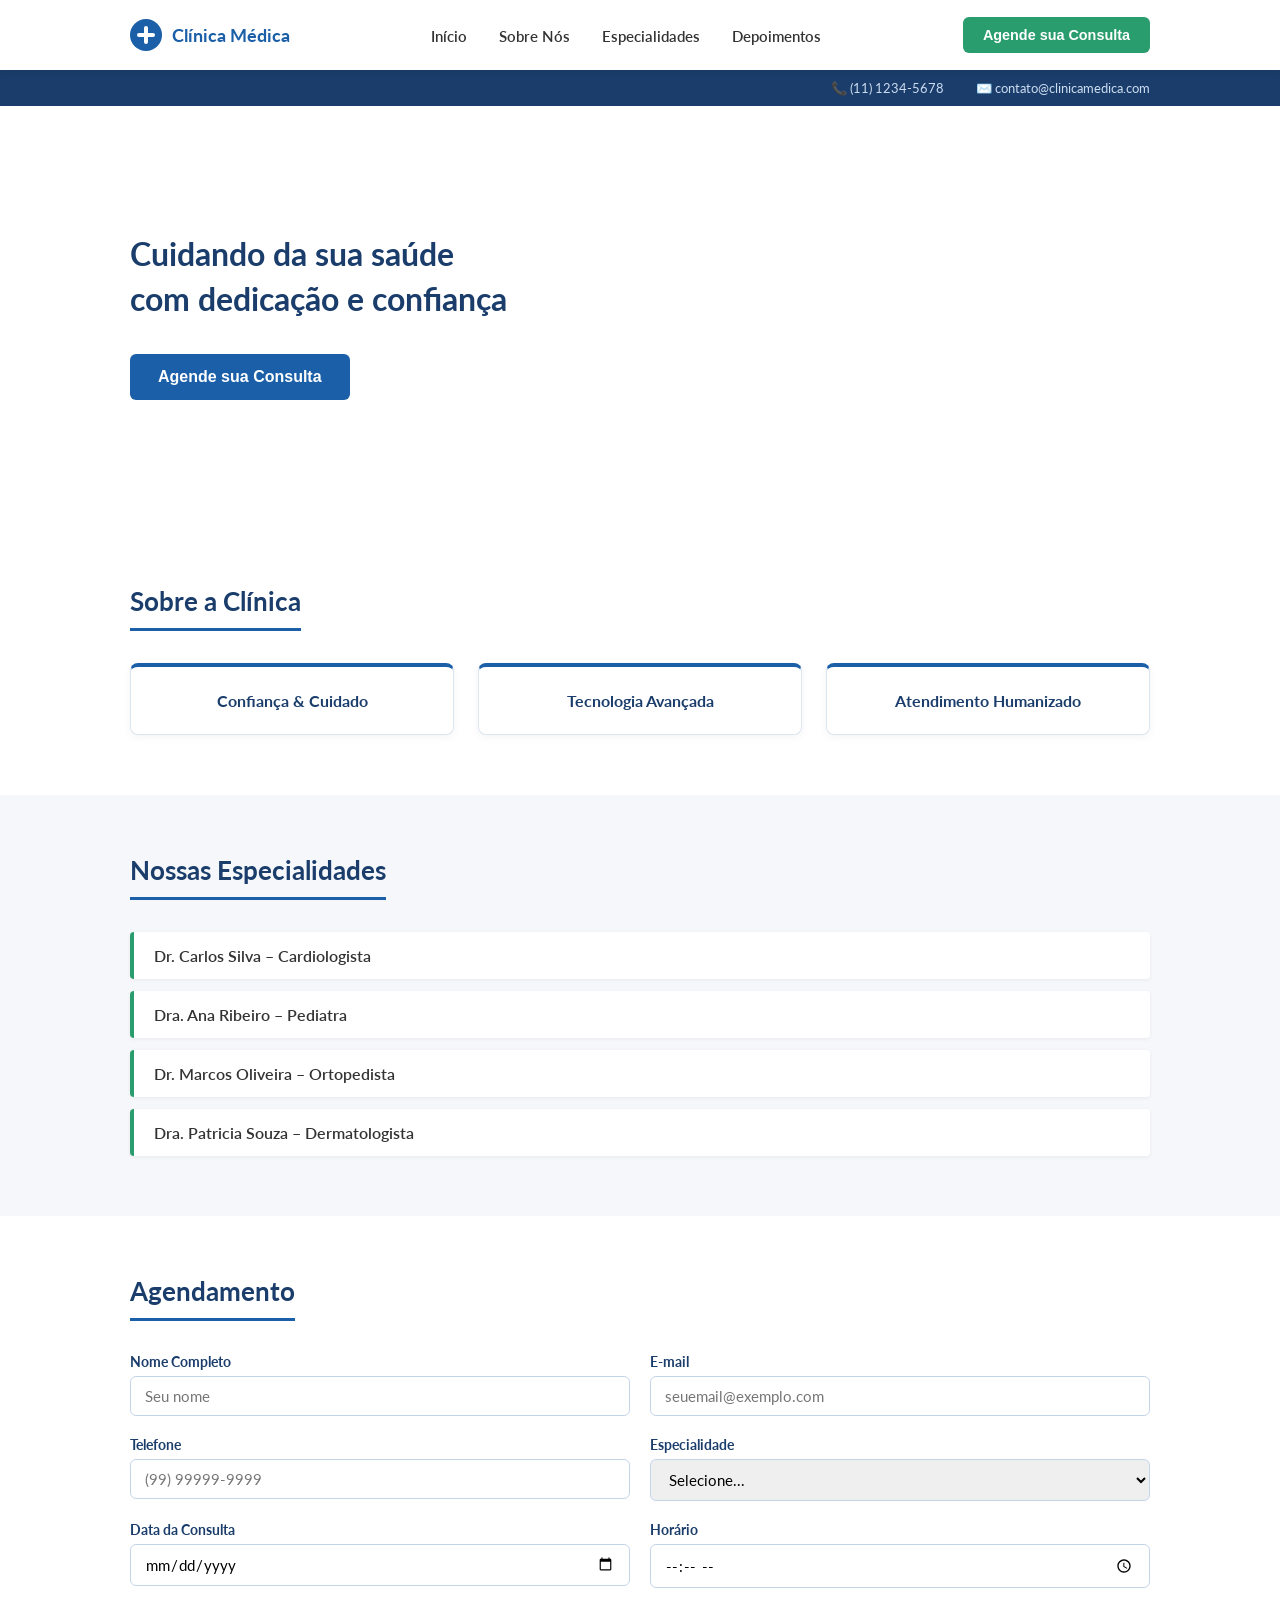
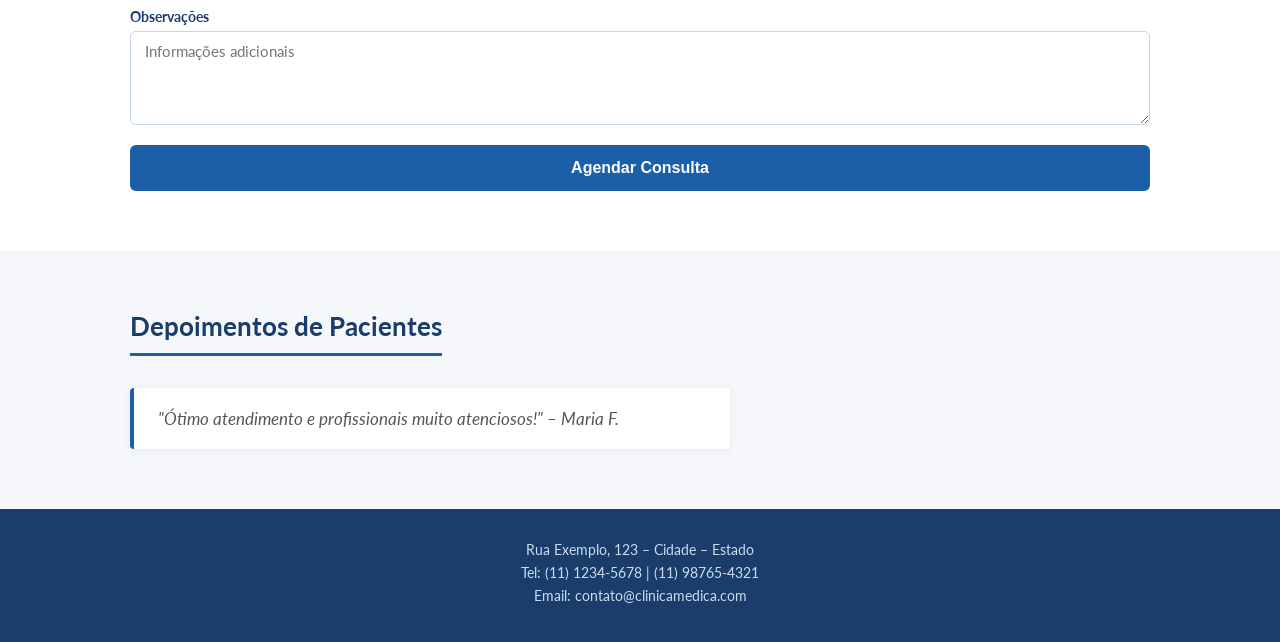
==== index.html @ 285e2c7c "login1" ====
<!DOCTYPE html>
<html lang="pt-BR">
<head>
  <meta charset="UTF-8" />
  <meta name="viewport" content="width=device-width, initial-scale=1.0"/>
  <title>Clínica Médica</title>
  <link href="https://fonts.googleapis.com/css2?family=Lato:wght@400;700&display=swap" rel="stylesheet"/>
  <link rel="stylesheet" href="style.css"/>
</head>
<body>

  <!-- ════════ TOPBAR — faixa azul escura no topo ════════ -->
  <div class="topbar">
    <div class="topbar__container">
      <span>📞 (11) 1234-5678</span>
      <span>✉️ contato@clinicamedica.com</span>
    </div>
  </div>

  <!-- ════════ NAVBAR ════════ -->
  <nav class="navbar">
    <div class="navbar__container">

      <!-- Logo SVG inline — não depende de arquivo externo -->
      <a href="index.html" class="navbar__logo">
        <svg width="32" height="32" viewBox="0 0 32 32" fill="none">
          <circle cx="16" cy="16" r="16" fill="#1a5fa8"/>
          <rect x="14" y="7" width="4" height="18" rx="2" fill="white"/>
          <rect x="7" y="14" width="18" height="4" rx="2" fill="white"/>
        </svg>
        Clínica Médica
      </a>

      <ul class="navbar__links">
        <li><a href="index.html">Início</a></li>
        <li><a href="#sobre">Sobre Nós</a></li>
        <li><a href="#especialidades">Especialidades</a></li>
        <li><a href="#depoimentos">Depoimentos</a></li>
      </ul>

      <a href="/login/login.html" target="Agendamento">
        <button id="navbar__cta">Agende sua Consulta</button>
      </a>


      


      

      <!-- Botão hamburguer — só aparece no mobile -->
      <button class="navbar__hamburguer" id="hamburguer" aria-label="Abrir menu">
        <span></span>
        <span></span>
        <span></span>
      </button>

    </div>
  </nav>

  <!-- ════════ HERO / BANNER ════════ -->
  <section class="hero">
    <div class="hero__container">

      <div class="hero__texto">
        <h1>Cuidando da sua saúde<br>com dedicação e confiança</h1>
        <a href="#agendamento">
          <button class="hero__cta">Agende sua Consulta</button>
        </a>
      </div>

    </div>
  </section>



  

  <!-- ════════ SOBRE A CLÍNICA ════════ -->
  <section id="sobre" class="secao">
    <div class="secao__container">
      <h2>Sobre a Clínica</h2>
      <div class="cards">
        <div class="card">Confiança &amp; Cuidado</div>
        <div class="card">Tecnologia Avançada</div>
        <div class="card">Atendimento Humanizado</div>
      </div>
    </div>
  </section>

  <!-- ════════ ESPECIALIDADES ════════ -->
  <section id="especialidades" class="secao secao--cinza">
    <div class="secao__container">
      <h2>Nossas Especialidades</h2>
      <div class="medicos">
        <div class="medico">Dr. Carlos Silva – Cardiologista</div>
        <div class="medico">Dra. Ana Ribeiro – Pediatra</div>
        <div class="medico">Dr. Marcos Oliveira – Ortopedista</div>
        <div class="medico">Dra. Patricia Souza – Dermatologista</div>
      </div>
    </div>
  </section>

  <!-- ════════ AGENDAMENTO ════════ -->
  <section id="agendamento" class="secao">
    <div class="secao__container">
      <h2>Agendamento</h2>
      <form id="form-agendamento" action="/agendar" method="post" class="formulario">

        <div class="formulario__grupo">
          <label for="nome">Nome Completo</label>
          <input type="text" id="nome" name="nome" placeholder="Seu nome" required>
        </div>

        <div class="formulario__grupo">
          <label for="email">E-mail</label>
          <input type="email" id="email" name="email" placeholder="seuemail@exemplo.com" required>
        </div>

        <div class="formulario__grupo">
          <label for="telefone">Telefone</label>
          <input type="tel" id="telefone" name="telefone" placeholder="(99) 99999-9999" required>
        </div>

        <div class="formulario__grupo">
          <label for="especialidade">Especialidade</label>
          <select id="especialidade" name="especialidade" required>
            <option value="">Selecione...</option>
            <option value="clinico">Clínico Geral</option>
            <option value="cardiologia">Cardiologia</option>
            <option value="dermatologia">Dermatologia</option>
            <option value="ginecologia">Ginecologia</option>
          </select>
        </div>

        <div class="formulario__grupo">
          <label for="data">Data da Consulta</label>
          <input type="date" id="data" name="data" required>
        </div>

        <div class="formulario__grupo">
          <label for="hora">Horário</label>
          <input type="time" id="hora" name="hora" required>
        </div>

        <div class="formulario__grupo formulario__grupo--largo">
          <label for="observacoes">Observações</label>
          <textarea id="observacoes" name="observacoes" rows="4" placeholder="Informações adicionais"></textarea>
        </div>

        <div class="formulario__grupo formulario__grupo--largo">
          <button type="submit" class="formulario__btn">Agendar Consulta</button>
        </div>

      </form>
    </div>
  </section>

  <!-- ════════ DEPOIMENTOS ════════ -->
  <section id="depoimentos" class="secao secao--cinza">
    <div class="secao__container">
      <h2>Depoimentos de Pacientes</h2>
      <blockquote class="depoimento">
        "Ótimo atendimento e profissionais muito atenciosos!" – Maria F.
      </blockquote>
    </div>
  </section>

  <!-- ════════ RODAPÉ ════════ -->
  <footer class="rodape">
    <div class="secao__container">
      <p>Rua Exemplo, 123 – Cidade – Estado</p>
      <p>Tel: (11) 1234-5678 | (11) 98765-4321</p>
      <p>Email: contato@clinicamedica.com</p>
    </div>
  </footer>


  <!-- Importa o JS -->
  <script src="script.js"></script>
</body>
</html>
---- style.css ----
/* ══════════════════════════════════════
   TOPBAR — faixa azul escura no topo
══════════════════════════════════════ */
.topbar {
  background: #1a3d6b;      /* azul escuro */
  height: 36px;
}

.topbar__container {
  max-width: 1100px;
  margin: 0 auto;
  padding: 0 40px;
  height: 100%;
  display: flex;
  align-items: center;
  justify-content: flex-end; /* informações alinhadas à direita */
  gap: 32px;
}

.topbar__container span {
  color: #ccdcf0;
  font-size: 0.82rem;
}

/* ══════════════════════════════════════
   RESET
══════════════════════════════════════ */
*, *::before, *::after {
  box-sizing: border-box;
  margin: 0;
  padding: 0;
}

body {
  font-family: 'Lato', sans-serif;
  color: #333;
  background: #ffffff;
  padding-top: 70px;
}

/* ══════════════════════════════════════
   UTILITÁRIO — container centralizado
══════════════════════════════════════ */
.secao__container {
  max-width: 1100px;
  margin: 0 auto;
  padding: 0 40px;
}

/* ══════════════════════════════════════
   NAVBAR
══════════════════════════════════════ */
.navbar {
  position: fixed;
  top: 0;
  left: 0;
  width: 100%;
  background: #ffffff;
  box-shadow: 0 2px 8px rgba(0,0,0,0.08);
  height: 70px;
  z-index: 1000;
  transition: all 0.3s ease;
}

.navbar--scrolled {
  box-shadow: 0 4px 12px rgba(250, 3, 3, 0.15);
  background-color: #9bcbf0;
  transition: all 0.3s ease;
}

.navbar__container {
  max-width: 1100px;
  margin: 0 auto;
  padding: 0 40px;
  height: 100%;
  display: flex;
  align-items: center;
  justify-content: space-between;
}

/* Logo: ícone SVG + texto lado a lado */
.navbar__logo {
  display: flex;
  align-items: center;
  gap: 10px;
  text-decoration: none;
  color: #1a5fa8;
  font-size: 1.15rem;
  font-weight: 700;
  white-space: nowrap;
}

.navbar__links {
  display: flex;
  align-items: center;
  gap: 32px;
  list-style: none;
}

.navbar__links a {
  text-decoration: none;
  color: #333;
  font-size: 0.95rem;
  font-weight: 600;
  transition: color 0.2s;
}

.navbar__links a:hover { color: #1a5fa8; }

#navbar__cta {
  background: #2a9d6e;
  color: #fff;
  border: none;
  padding: 10px 20px;
  border-radius: 6px;
  font-size: 0.9rem;
  font-weight: 700;
  cursor: pointer;
  white-space: nowrap;
  transition: background 0.2s, transform 0.1s;
  cursor: pointer;
}

.navbar__cta:hover {
  background: #238860;
  transform: translateY(-1px);
}



/* ══════════════════════════════════════
   HERO — banner principal
══════════════════════════════════════ */
.hero {
  /* A imagem do banner já tem fundo + foto tudo junto */
  background-image: url('Imagens/image001.png');
  background-size: cover;        /* cobre toda a área */
  background-position: center;   /* centraliza a imagem */
  background-repeat: no-repeat;
  min-height: 420px;
}

.hero__container {
  max-width: 1100px;
  margin: 0 auto;
  padding: 0 40px;
  min-height: 420px;
  display: flex;
  align-items: center;
  justify-content: flex-start;   /* texto alinhado à esquerda */
}

/* Texto à esquerda sobre o banner */
.hero__texto {
  max-width: 420px;
  display: flex;
  flex-direction: column;
  justify-content: center;
}

.hero__texto h1 {
  font-size: 2rem;
  color: #1a3d6b;
  line-height: 1.4;
  margin-bottom: 32px;
}

.hero__cta {
  background: #1a5fa8;
  color: #fff;
  border: none;
  padding: 14px 28px;
  border-radius: 6px;
  font-size: 1rem;
  font-weight: 700;
  cursor: pointer;
  transition: background 0.2s, transform 0.1s;
}

.hero__cta:hover {
  background: #154d8c;
  transform: translateY(-1px);
}

/* Imagem à direita — colada na base e na borda */
.hero__imagem {
  flex: 1;
  display: flex;
  align-items: flex-end;    /* cola foto na base */
  justify-content: flex-end;
  /* Estica até a borda direita da tela usando vw */
  width: calc(50vw);
  margin-right: calc(-50vw + 50%);
  overflow: hidden;
}

.hero__imagem img {
  width: 100%;
  height: 100%;
  object-fit: cover;
  object-position: top center;
  display: block;
}

/* ══════════════════════════════════════
   SEÇÕES GENÉRICAS
══════════════════════════════════════ */
.secao {
  padding: 60px 0;
}

.secao--cinza {
  background: #f5f7fa;
}

.secao h2 {
  font-size: 1.6rem;
  color: #1a3d6b;
  margin-bottom: 32px;
  padding-bottom: 12px;
  border-bottom: 3px solid #1a5fa8;
  display: inline-block;
}

/* ══════════════════════════════════════
   CARDS — Sobre a Clínica
══════════════════════════════════════ */
.cards {
  display: flex;
  gap: 24px;
  flex-wrap: wrap;
}

.card {
  flex: 1;
  min-width: 200px;
  background: #ffffff;
  border: 1px solid #dce6f0;
  border-top: 4px solid #1a5fa8;
  border-radius: 8px;
  padding: 24px 20px;
  font-weight: 700;
  color: #1a3d6b;
  text-align: center;
  box-shadow: 0 2px 8px rgba(0,0,0,0.05);
}

/* ══════════════════════════════════════
   MÉDICOS — Especialidades
══════════════════════════════════════ */
.medicos {
  display: flex;
  flex-direction: column;
  gap: 12px;
}

.medico {
  background: #ffffff;
  border-left: 4px solid #2a9d6e;
  padding: 14px 20px;
  border-radius: 4px;
  font-weight: 600;
  color: #333;
  box-shadow: 0 1px 4px rgba(0,0,0,0.06);
}

/* ══════════════════════════════════════
   FORMULÁRIO — Agendamento
══════════════════════════════════════ */
.formulario {
  display: grid;
  grid-template-columns: 1fr 1fr;
  gap: 20px;
}

.formulario__grupo {
  display: flex;
  flex-direction: column;
  gap: 6px;
}

.formulario__grupo--largo {
  grid-column: 1 / -1;
}

.formulario__grupo label {
  font-size: 0.9rem;
  font-weight: 700;
  color: #1a3d6b;
}

.formulario__grupo input,
.formulario__grupo select,
.formulario__grupo textarea {
  padding: 10px 14px;
  border: 1px solid #c5d5e8;
  border-radius: 6px;
  font-size: 0.95rem;
  font-family: inherit;
  transition: border-color 0.2s;
  outline: none;
}

.formulario__grupo input:focus,
.formulario__grupo select:focus,
.formulario__grupo textarea:focus {
  border-color: #1a5fa8;
}

.formulario__btn {
  background: #1a5fa8;
  color: #fff;
  border: none;
  padding: 14px 32px;
  border-radius: 6px;
  font-size: 1rem;
  font-weight: 700;
  cursor: pointer;
  transition: background 0.2s, transform 0.1s;
}

.formulario__btn:hover {
  background: #154d8c;
  transform: translateY(-1px);
}

/* ══════════════════════════════════════
   DEPOIMENTO
══════════════════════════════════════ */
.depoimento {
  background: #ffffff;
  border-left: 4px solid #1a5fa8;
  padding: 20px 24px;
  border-radius: 4px;
  font-size: 1.05rem;
  color: #555;
  font-style: italic;
  box-shadow: 0 2px 8px rgba(0,0,0,0.06);
  max-width: 600px;
}

/* ══════════════════════════════════════
   RODAPÉ
══════════════════════════════════════ */
.rodape {
  background: #1a3d6b;
  color: #ccdcf0;
  padding: 32px 0;
  text-align: center;
}

.rodape p {
  margin-bottom: 6px;
  font-size: 0.9rem;
}


/* ══════════════════════════════════════
   RESPONSIVO
   Breakpoints:
   - Tablet: até 1024px
   - Celular: até 768px
══════════════════════════════════════ */

/* ── HAMBURGUER — escondido no desktop ── */
.navbar__hamburguer {
  display: none;            /* invisível no desktop */
  flex-direction: column;
  justify-content: center;
  gap: 5px;
  background: none;
  border: none;
  cursor: pointer;
  padding: 4px;
  z-index: 100;
}

.navbar__hamburguer span {
  display: block;
  width: 26px;
  height: 3px;
  background: #1a5fa8;
  border-radius: 3px;
  transition: all 0.3s ease;
}

/* Animação: ☰ vira X quando ativo */
.navbar__hamburguer--ativo span:nth-child(1) {
  transform: translateY(8px) rotate(45deg);
}
.navbar__hamburguer--ativo span:nth-child(2) {
  opacity: 0;
}
.navbar__hamburguer--ativo span:nth-child(3) {
  transform: translateY(-8px) rotate(-45deg);
}


/* ════════════════════════════════
   TABLET — até 1024px
════════════════════════════════ */
@media (max-width: 1024px) {

  /* Topbar: só e-mail e telefone menores */
  .topbar__container {
    padding: 0 24px;
    gap: 16px;
  }

  /* Navbar */
  .navbar__container {
    padding: 0 24px;
  }

  .navbar__links {
    gap: 20px;
  }

  .navbar__links a {
    font-size: 0.88rem;
  }

  .navbar__cta {
    padding: 8px 14px;
    font-size: 0.85rem;
  }

  /* Hero */
  .hero__container {
    padding: 0 24px;
  }

  .hero__texto h1 {
    font-size: 1.7rem;
  }

  /* Seções */
  .secao__container {
    padding: 0 24px;
  }

  /* Formulário: 2 colunas mantidas no tablet */
}


/* ════════════════════════════════
   CELULAR — até 768px
════════════════════════════════ */
@media (max-width: 768px) {

  /* ── Topbar ── */
  .topbar__container {
    justify-content: center;
    gap: 12px;
    padding: 0 16px;
  }

  .topbar__container span {
    font-size: 0.75rem;
  }

  /* ── Navbar ── */
  .navbar {
    height: auto;           /* altura flexível para abrir o menu */
    position: relative;
  }

  .navbar__container {
    padding: 0 16px;
    height: 64px;
    flex-wrap: wrap;        /* permite que o menu quebre para baixo */
  }

  /* Esconde o botão CTA e os links no mobile */
  .navbar__cta {
    display: none;
  }

  /* Mostra o botão hamburguer */
  .navbar__hamburguer {
    display: flex;
  }

  /* Menu fechado: escondido */
  .navbar__links {
    display: none;
    flex-direction: column;
    align-items: flex-start;
    gap: 0;
    width: 100%;
    background: #ffffff;
    border-top: 1px solid #eef2f7;
    padding: 8px 0 16px;
  }

  /* Menu aberto: aparece */
  .navbar__links--aberto {
    display: flex;
  }

  .navbar__links li {
    width: 100%;
  }

  .navbar__links a {
    display: block;
    padding: 12px 16px;
    font-size: 1rem;
    border-bottom: 1px solid #f0f4f8;
  }

  /* ── Hero ── */
  .hero {
    background-position: right center; /* foca no rosto no mobile */
    min-height: 320px;
  }

  .hero__container {
    padding: 40px 16px;
    min-height: 320px;
  }

  .hero__texto {
    max-width: 100%;
  }

  .hero__texto h1 {
    font-size: 1.4rem;
    color: #1a3d6b;
    /* Sombra leve para o texto ficar legível sobre a foto */
    text-shadow: 0 1px 6px rgba(255,255,255,0.8);
  }

  .hero__cta {
    padding: 12px 22px;
    font-size: 0.95rem;
  }

  /* ── Seções ── */
  .secao__container {
    padding: 0 16px;
  }

  .secao {
    padding: 40px 0;
  }

  /* Cards empilhados */
  .cards {
    flex-direction: column;
  }

  .card {
    min-width: unset;
  }

  /* Formulário: 1 coluna no mobile */
  .formulario {
    grid-template-columns: 1fr;
  }

  .formulario__grupo--largo {
    grid-column: 1;
  }

  /* Rodapé */
  .rodape {
    padding: 24px 16px;
  }
}
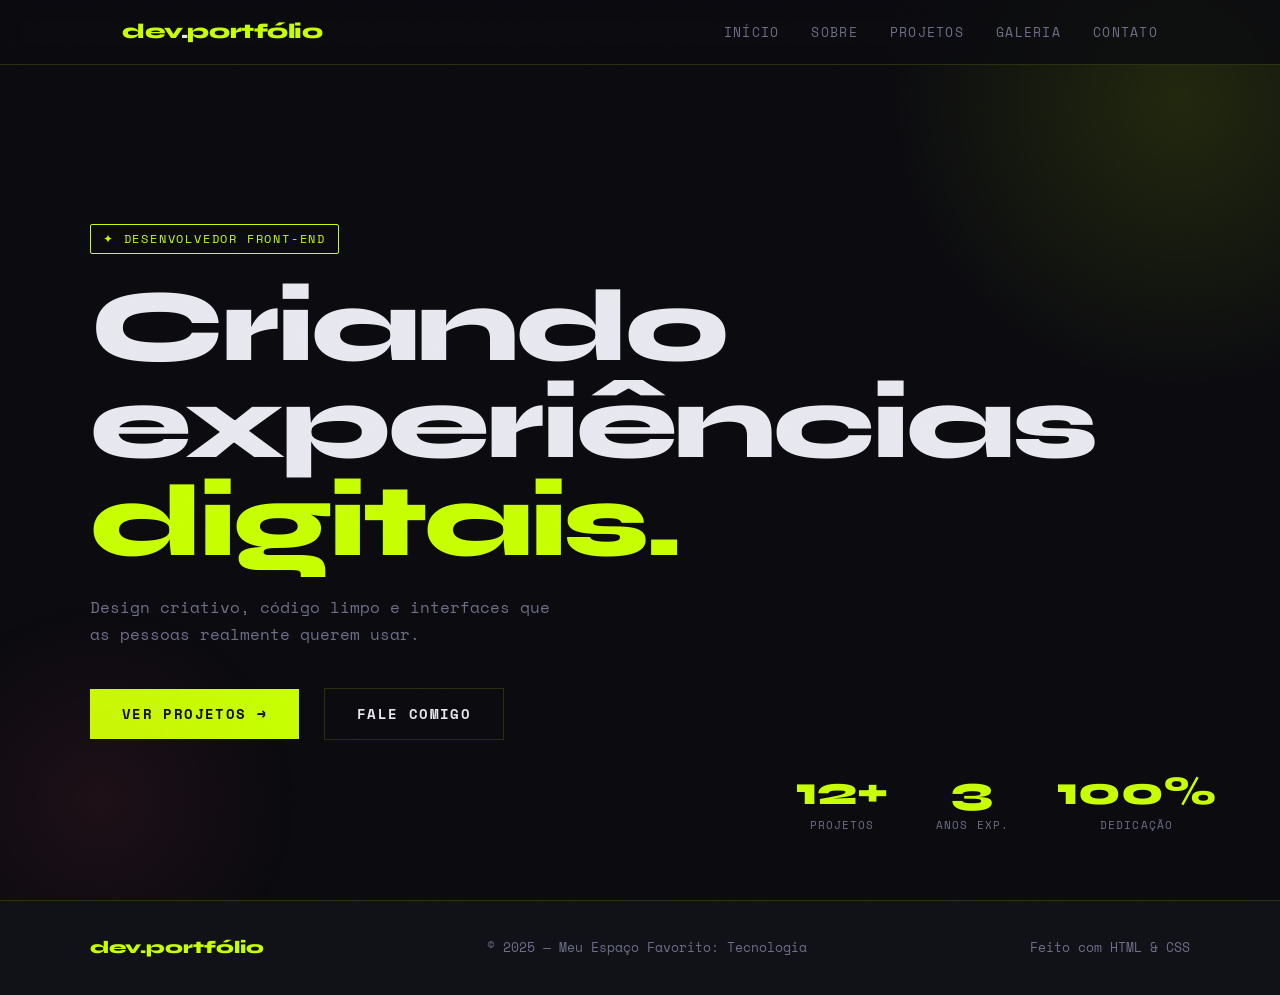
==== commit 538cc282: "update1" ====
--- a/index.html
+++ b/index.html
@@ -2,181 +2,75 @@
 <html lang="pt-BR">
 <head>
   <meta charset="UTF-8" />
-  <meta name="viewport" content="width=device-width, initial-scale=1.0"/>
-  <title>Clínica Médica</title>
-  <link href="https://fonts.googleapis.com/css2?family=Lato:wght@400;700&display=swap" rel="stylesheet"/>
-  <link rel="stylesheet" href="style.css"/>
+  <meta name="viewport" content="width=device-width, initial-scale=1.0" />
+  <title>Portfólio | Dev Criativo</title>
+  <link rel="preconnect" href="https://fonts.googleapis.com" />
+  <link href="https://fonts.googleapis.com/css2?family=Space+Mono:ital,wght@0,400;0,700;1,400&family=Syne:wght@400;700;800&display=swap" rel="stylesheet" />
+  <link rel="stylesheet" href="css/style.css" />
 </head>
 <body>
 
-  <!-- ════════ TOPBAR — faixa azul escura no topo ════════ -->
-  <div class="topbar">
-    <div class="topbar__container">
-      <span>📞 (11) 1234-5678</span>
-      <span>✉️ contato@clinicamedica.com</span>
-    </div>
-  </div>
+  <!-- HEADER -->
+  <header>
+    <nav>
+      <a href="index.html" class="logo">dev<span>.</span>portfólio</a>
+      <ul class="nav-links">
+        <li><a href="index.html">Início</a></li>
+        <li><a href="pages/sobre.html">Sobre</a></li>
+        <li><a href="pages/cards.html">Projetos</a></li>
+        <li><a href="pages/galeria.html">Galeria</a></li>
+        <li><a href="pages/contato.html">Contato</a></li>
+      </ul>
+    </nav>
+  </header>
 
-  <!-- ════════ NAVBAR ════════ -->
-  <nav class="navbar">
-    <div class="navbar__container">
+  <main>
 
-      <!-- Logo SVG inline — não depende de arquivo externo -->
-      <a href="index.html" class="navbar__logo">
-        <svg width="32" height="32" viewBox="0 0 32 32" fill="none">
-          <circle cx="16" cy="16" r="16" fill="#1a5fa8"/>
-          <rect x="14" y="7" width="4" height="18" rx="2" fill="white"/>
-          <rect x="7" y="14" width="18" height="4" rx="2" fill="white"/>
-        </svg>
-        Clínica Médica
-      </a>
-
-      <ul class="navbar__links">
-        <li><a href="index.html">Início</a></li>
-        <li><a href="#sobre">Sobre Nós</a></li>
-        <li><a href="#especialidades">Especialidades</a></li>
-        <li><a href="#depoimentos">Depoimentos</a></li>
-      </ul>
-
-      <a href="/login/login.html" target="Agendamento">
-        <button id="navbar__cta">Agende sua Consulta</button>
-      </a>
-
-
-      
-
-
-      
-
-      <!-- Botão hamburguer — só aparece no mobile -->
-      <button class="navbar__hamburguer" id="hamburguer" aria-label="Abrir menu">
-        <span></span>
-        <span></span>
-        <span></span>
-      </button>
-
-    </div>
-  </nav>
-
-  <!-- ════════ HERO / BANNER ════════ -->
-  <section class="hero">
-    <div class="hero__container">
-
-      <div class="hero__texto">
-        <h1>Cuidando da sua saúde<br>com dedicação e confiança</h1>
-        <a href="#agendamento">
-          <button class="hero__cta">Agende sua Consulta</button>
-        </a>
-      </div>
-
-    </div>
-  </section>
-
-
-
-  
-
-  <!-- ════════ SOBRE A CLÍNICA ════════ -->
-  <section id="sobre" class="secao">
-    <div class="secao__container">
-      <h2>Sobre a Clínica</h2>
-      <div class="cards">
-        <div class="card">Confiança &amp; Cuidado</div>
-        <div class="card">Tecnologia Avançada</div>
-        <div class="card">Atendimento Humanizado</div>
-      </div>
-    </div>
-  </section>
-
-  <!-- ════════ ESPECIALIDADES ════════ -->
-  <section id="especialidades" class="secao secao--cinza">
-    <div class="secao__container">
-      <h2>Nossas Especialidades</h2>
-      <div class="medicos">
-        <div class="medico">Dr. Carlos Silva – Cardiologista</div>
-        <div class="medico">Dra. Ana Ribeiro – Pediatra</div>
-        <div class="medico">Dr. Marcos Oliveira – Ortopedista</div>
-        <div class="medico">Dra. Patricia Souza – Dermatologista</div>
-      </div>
-    </div>
-  </section>
-
-  <!-- ════════ AGENDAMENTO ════════ -->
-  <section id="agendamento" class="secao">
-    <div class="secao__container">
-      <h2>Agendamento</h2>
-      <form id="form-agendamento" action="/agendar" method="post" class="formulario">
-
-        <div class="formulario__grupo">
-          <label for="nome">Nome Completo</label>
-          <input type="text" id="nome" name="nome" placeholder="Seu nome" required>
+    <!-- HERO -->
+    <section id="inicio">
+      <div class="hero-inner">
+        <span class="hero-tag">✦ Desenvolvedor Front-end</span>
+        <h1 class="hero-title">
+          Criando<br />
+          experiências<br />
+          <em>digitais.</em>
+        </h1>
+        <p class="hero-sub">
+          Design criativo, código limpo e interfaces que as pessoas realmente querem usar.
+        </p>
+        <div class="hero-btns">
+          <a href="pages/cards.html" class="btn">Ver Projetos →</a>
+          <a href="pages/contato.html" class="btn btn-ghost">Fale Comigo</a>
         </div>
 
-        <div class="formulario__grupo">
-          <label for="email">E-mail</label>
-          <input type="email" id="email" name="email" placeholder="seuemail@exemplo.com" required>
+        <div class="hero-counter">
+          <div class="counter-item">
+            <span class="counter-num">12+</span>
+            <span class="counter-label">Projetos</span>
+          </div>
+          <div class="counter-item">
+            <span class="counter-num">3</span>
+            <span class="counter-label">Anos exp.</span>
+          </div>
+          <div class="counter-item">
+            <span class="counter-num">100%</span>
+            <span class="counter-label">Dedicação</span>
+          </div>
         </div>
+      </div>
+    </section>
 
-        <div class="formulario__grupo">
-          <label for="telefone">Telefone</label>
-          <input type="tel" id="telefone" name="telefone" placeholder="(99) 99999-9999" required>
-        </div>
+  </main>
 
-        <div class="formulario__grupo">
-          <label for="especialidade">Especialidade</label>
-          <select id="especialidade" name="especialidade" required>
-            <option value="">Selecione...</option>
-            <option value="clinico">Clínico Geral</option>
-            <option value="cardiologia">Cardiologia</option>
-            <option value="dermatologia">Dermatologia</option>
-            <option value="ginecologia">Ginecologia</option>
-          </select>
-        </div>
-
-        <div class="formulario__grupo">
-          <label for="data">Data da Consulta</label>
-          <input type="date" id="data" name="data" required>
-        </div>
-
-        <div class="formulario__grupo">
-          <label for="hora">Horário</label>
-          <input type="time" id="hora" name="hora" required>
-        </div>
-
-        <div class="formulario__grupo formulario__grupo--largo">
-          <label for="observacoes">Observações</label>
-          <textarea id="observacoes" name="observacoes" rows="4" placeholder="Informações adicionais"></textarea>
-        </div>
-
-        <div class="formulario__grupo formulario__grupo--largo">
-          <button type="submit" class="formulario__btn">Agendar Consulta</button>
-        </div>
-
-      </form>
-    </div>
-  </section>
-
-  <!-- ════════ DEPOIMENTOS ════════ -->
-  <section id="depoimentos" class="secao secao--cinza">
-    <div class="secao__container">
-      <h2>Depoimentos de Pacientes</h2>
-      <blockquote class="depoimento">
-        "Ótimo atendimento e profissionais muito atenciosos!" – Maria F.
-      </blockquote>
-    </div>
-  </section>
-
-  <!-- ════════ RODAPÉ ════════ -->
-  <footer class="rodape">
-    <div class="secao__container">
-      <p>Rua Exemplo, 123 – Cidade – Estado</p>
-      <p>Tel: (11) 1234-5678 | (11) 98765-4321</p>
-      <p>Email: contato@clinicamedica.com</p>
+  <!-- FOOTER -->
+  <footer>
+    <div class="footer-inner">
+      <span class="footer-logo">dev.portfólio</span>
+      <p>© 2025 — Meu Espaço Favorito: Tecnologia</p>
+      <p>Feito com HTML &amp; CSS</p>
     </div>
   </footer>
 
-
-  <!-- Importa o JS -->
-  <script src="script.js"></script>
+  <script src="js/main.js"></script>
 </body>
-</html>+</html>
--- a/css/style.css
+++ b/css/style.css
@@ -0,0 +1,701 @@
+/* ============================================
+   PORTFÓLIO — style.css
+   Estilos globais e todos os componentes
+   ============================================ */
+
+/* ── VARIÁVEIS ── */
+:root {
+  --bg: #0a0a0f;
+  --surface: #111118;
+  --surface2: #1a1a25;
+  --accent: #c8ff00;
+  --accent2: #ff4d6d;
+  --text: #e8e8f0;
+  --muted: #6e6e88;
+  --border: rgba(200, 255, 0, 0.15);
+  --mono: 'Space Mono', monospace;
+  --display: 'Syne', sans-serif;
+}
+
+/* ── RESET ── */
+*,
+*::before,
+*::after {
+  box-sizing: border-box;
+  margin: 0;
+  padding: 0;
+}
+
+html {
+  scroll-behavior: smooth;
+}
+
+body {
+  background: var(--bg);
+  color: var(--text);
+  font-family: var(--mono);
+  font-size: 15px;
+  line-height: 1.7;
+  overflow-x: hidden;
+}
+
+/* ── NOISE OVERLAY ── */
+body::before {
+  content: '';
+  position: fixed;
+  inset: 0;
+  background-image: url("data:image/svg+xml,%3Csvg xmlns='http://www.w3.org/2000/svg' width='300' height='300'%3E%3Cfilter id='n'%3E%3CfeTurbulence type='fractalNoise' baseFrequency='0.75' numOctaves='4' stitchTiles='stitch'/%3E%3C/filter%3E%3Crect width='300' height='300' filter='url(%23n)' opacity='0.04'/%3E%3C/svg%3E");
+  pointer-events: none;
+  z-index: 1000;
+  opacity: 0.5;
+}
+
+/* ── HEADER / NAV ── */
+header {
+  position: fixed;
+  top: 0;
+  left: 0;
+  right: 0;
+  z-index: 900;
+  backdrop-filter: blur(12px);
+  background: rgba(10, 10, 15, 0.8);
+  border-bottom: 1px solid var(--border);
+}
+
+nav {
+  max-width: 1100px;
+  margin: 0 auto;
+  padding: 0 2rem;
+  height: 64px;
+  display: flex;
+  align-items: center;
+  justify-content: space-between;
+}
+
+.logo {
+  font-family: var(--display);
+  font-weight: 800;
+  font-size: 1.3rem;
+  color: var(--accent);
+  text-decoration: none;
+  letter-spacing: -0.02em;
+}
+
+.logo span {
+  color: var(--text);
+}
+
+.nav-links {
+  display: flex;
+  gap: 2rem;
+  list-style: none;
+}
+
+.nav-links a {
+  color: var(--muted);
+  text-decoration: none;
+  font-size: 0.8rem;
+  text-transform: uppercase;
+  letter-spacing: 0.1em;
+  transition: color 0.2s;
+  position: relative;
+}
+
+.nav-links a::after {
+  content: '';
+  position: absolute;
+  bottom: -4px;
+  left: 0;
+  width: 0;
+  height: 1px;
+  background: var(--accent);
+  transition: width 0.3s;
+}
+
+.nav-links a:hover {
+  color: var(--accent);
+}
+
+.nav-links a:hover::after {
+  width: 100%;
+}
+
+/* ── BOTÕES ── */
+.btn {
+  display: inline-block;
+  padding: 0.85rem 2rem;
+  background: var(--accent);
+  color: #0a0a0f;
+  font-family: var(--mono);
+  font-weight: 700;
+  font-size: 0.85rem;
+  text-transform: uppercase;
+  letter-spacing: 0.1em;
+  text-decoration: none;
+  border: none;
+  cursor: pointer;
+  transition: transform 0.2s, box-shadow 0.2s;
+}
+
+.btn:hover {
+  transform: translate(-3px, -3px);
+  box-shadow: 6px 6px 0 var(--accent2);
+}
+
+.btn-ghost {
+  background: transparent;
+  color: var(--text);
+  border: 1px solid var(--border);
+  margin-left: 1rem;
+}
+
+.btn-ghost:hover {
+  box-shadow: 6px 6px 0 rgba(200, 255, 0, 0.3);
+}
+
+/* ── SECTIONS GERAIS ── */
+section {
+  padding: 6rem 2rem;
+}
+
+.container {
+  max-width: 1100px;
+  margin: 0 auto;
+}
+
+.section-label {
+  font-size: 0.75rem;
+  text-transform: uppercase;
+  letter-spacing: 0.15em;
+  color: var(--accent);
+  margin-bottom: 0.5rem;
+}
+
+.section-title {
+  font-family: var(--display);
+  font-size: clamp(1.8rem, 4vw, 3rem);
+  font-weight: 800;
+  letter-spacing: -0.02em;
+  margin-bottom: 1rem;
+  line-height: 1.1;
+}
+
+.divider {
+  width: 48px;
+  height: 2px;
+  background: var(--accent);
+  margin-bottom: 3rem;
+}
+
+/* ── HERO ── */
+#inicio {
+  min-height: 100vh;
+  display: flex;
+  align-items: center;
+  padding: 8rem 2rem 4rem;
+  position: relative;
+  overflow: hidden;
+}
+
+#inicio::before {
+  content: '';
+  position: absolute;
+  top: -200px;
+  right: -200px;
+  width: 600px;
+  height: 600px;
+  background: radial-gradient(circle, rgba(200, 255, 0, 0.12) 0%, transparent 70%);
+  pointer-events: none;
+}
+
+#inicio::after {
+  content: '';
+  position: absolute;
+  bottom: -100px;
+  left: -100px;
+  width: 400px;
+  height: 400px;
+  background: radial-gradient(circle, rgba(255, 77, 109, 0.08) 0%, transparent 70%);
+  pointer-events: none;
+}
+
+.hero-inner {
+  max-width: 1100px;
+  margin: 0 auto;
+  width: 100%;
+}
+
+.hero-tag {
+  display: inline-block;
+  font-size: 0.75rem;
+  text-transform: uppercase;
+  letter-spacing: 0.15em;
+  color: var(--accent);
+  border: 1px solid var(--accent);
+  padding: 0.25rem 0.75rem;
+  border-radius: 2px;
+  margin-bottom: 1.5rem;
+  animation: fadeUp 0.6s ease both;
+}
+
+h1.hero-title {
+  font-family: var(--display);
+  font-size: clamp(3rem, 8vw, 7rem);
+  font-weight: 800;
+  line-height: 0.95;
+  letter-spacing: -0.03em;
+  color: var(--text);
+  margin-bottom: 1.5rem;
+  animation: fadeUp 0.6s 0.1s ease both;
+}
+
+h1.hero-title em {
+  color: var(--accent);
+  font-style: normal;
+}
+
+.hero-sub {
+  font-size: 1rem;
+  color: var(--muted);
+  max-width: 480px;
+  margin-bottom: 2.5rem;
+  animation: fadeUp 0.6s 0.2s ease both;
+}
+
+.hero-btns {
+  animation: fadeUp 0.6s 0.3s ease both;
+}
+
+.hero-counter {
+  position: absolute;
+  right: 4rem;
+  bottom: 4rem;
+  display: flex;
+  gap: 3rem;
+  animation: fadeUp 0.6s 0.4s ease both;
+}
+
+.counter-item {
+  text-align: center;
+}
+
+.counter-num {
+  display: block;
+  font-family: var(--display);
+  font-size: 2.5rem;
+  font-weight: 800;
+  color: var(--accent);
+  line-height: 1;
+}
+
+.counter-label {
+  font-size: 0.7rem;
+  text-transform: uppercase;
+  letter-spacing: 0.1em;
+  color: var(--muted);
+}
+
+/* ── SOBRE ── */
+#sobre {
+  background: var(--surface);
+}
+
+.sobre-grid {
+  display: grid;
+  grid-template-columns: 1fr 1fr;
+  gap: 4rem;
+  align-items: center;
+}
+
+.sobre-text p {
+  color: var(--muted);
+  margin-bottom: 1rem;
+}
+
+.sobre-text p strong {
+  color: var(--text);
+}
+
+.skills-list {
+  display: flex;
+  flex-wrap: wrap;
+  gap: 0.5rem;
+  margin-top: 1.5rem;
+}
+
+.skill-tag {
+  background: var(--surface2);
+  border: 1px solid var(--border);
+  color: var(--accent);
+  font-size: 0.75rem;
+  text-transform: uppercase;
+  letter-spacing: 0.08em;
+  padding: 0.3rem 0.8rem;
+}
+
+.sobre-visual {
+  position: relative;
+  height: 340px;
+}
+
+.sobre-box {
+  position: absolute;
+  border: 1px solid var(--border);
+  background: var(--surface2);
+  padding: 1.5rem;
+}
+
+.sobre-box:nth-child(1) {
+  top: 0;
+  left: 0;
+  right: 60px;
+  bottom: 80px;
+}
+
+.sobre-box:nth-child(2) {
+  bottom: 0;
+  right: 0;
+  width: 180px;
+  height: 140px;
+  background: var(--accent);
+  color: #0a0a0f;
+  display: flex;
+  flex-direction: column;
+  justify-content: center;
+  align-items: center;
+  text-align: center;
+}
+
+.sobre-box:nth-child(2) .big {
+  font-family: var(--display);
+  font-size: 2.5rem;
+  font-weight: 800;
+}
+
+.sobre-box:nth-child(2) small {
+  font-size: 0.7rem;
+  text-transform: uppercase;
+  letter-spacing: 0.1em;
+}
+
+/* ── CARDS ── */
+#cards {
+  background: var(--bg);
+}
+
+.cards-grid {
+  display: grid;
+  grid-template-columns: repeat(3, 1fr);
+  gap: 1.5rem;
+}
+
+.card {
+  background: var(--surface);
+  border: 1px solid var(--border);
+  padding: 2rem;
+  position: relative;
+  transition: transform 0.3s, border-color 0.3s;
+  overflow: hidden;
+}
+
+.card::before {
+  content: '';
+  position: absolute;
+  top: 0;
+  left: 0;
+  right: 0;
+  height: 2px;
+  background: var(--accent);
+  transform: scaleX(0);
+  transform-origin: left;
+  transition: transform 0.4s;
+}
+
+.card:hover {
+  transform: translateY(-6px);
+  border-color: rgba(200, 255, 0, 0.35);
+}
+
+.card:hover::before {
+  transform: scaleX(1);
+}
+
+.card-num {
+  font-family: var(--display);
+  font-size: 3.5rem;
+  font-weight: 800;
+  color: var(--surface2);
+  line-height: 1;
+  margin-bottom: 0.5rem;
+}
+
+.card h3 {
+  font-family: var(--display);
+  font-size: 1.2rem;
+  font-weight: 700;
+  margin-bottom: 0.75rem;
+  color: var(--text);
+}
+
+.card p {
+  color: var(--muted);
+  font-size: 0.85rem;
+  margin-bottom: 1.5rem;
+}
+
+.card-btn {
+  display: inline-block;
+  font-size: 0.75rem;
+  text-transform: uppercase;
+  letter-spacing: 0.1em;
+  color: var(--accent);
+  text-decoration: none;
+  border-bottom: 1px solid var(--accent);
+  padding-bottom: 2px;
+  transition: opacity 0.2s;
+  cursor: pointer;
+  background: none;
+  border-top: none;
+  border-left: none;
+  border-right: none;
+  font-family: var(--mono);
+}
+
+.card-btn:hover {
+  opacity: 0.7;
+}
+
+/* ── GALERIA ── */
+#galeria {
+  background: var(--surface);
+}
+
+.gallery-grid {
+  display: grid;
+  grid-template-columns: 2fr 1fr;
+  grid-template-rows: 280px 280px;
+  gap: 1rem;
+}
+
+.gallery-item {
+  overflow: hidden;
+  position: relative;
+  background: var(--surface2);
+  border: 1px solid var(--border);
+}
+
+.gallery-item:first-child {
+  grid-row: 1 / 3;
+}
+
+.gallery-item img {
+  width: 100%;
+  height: 100%;
+  object-fit: cover;
+  display: block;
+  transition: transform 0.5s, filter 0.5s;
+  filter: grayscale(30%);
+}
+
+.gallery-item:hover img {
+  transform: scale(1.06);
+  filter: grayscale(0%);
+}
+
+.gallery-overlay {
+  position: absolute;
+  inset: 0;
+  background: rgba(10, 10, 15, 0.6);
+  display: flex;
+  align-items: flex-end;
+  padding: 1.5rem;
+  opacity: 0;
+  transition: opacity 0.3s;
+}
+
+.gallery-item:hover .gallery-overlay {
+  opacity: 1;
+}
+
+.gallery-overlay span {
+  font-size: 0.8rem;
+  text-transform: uppercase;
+  letter-spacing: 0.1em;
+  color: var(--accent);
+}
+
+/* ── CONTATO ── */
+#contato {
+  background: var(--bg);
+}
+
+.contato-grid {
+  display: grid;
+  grid-template-columns: 1fr 1fr;
+  gap: 4rem;
+}
+
+.contato-info h3 {
+  font-family: var(--display);
+  font-size: 1.4rem;
+  font-weight: 700;
+  margin-bottom: 1rem;
+}
+
+.contato-info p {
+  color: var(--muted);
+  margin-bottom: 2rem;
+}
+
+.contact-item {
+  display: flex;
+  align-items: center;
+  gap: 1rem;
+  margin-bottom: 1rem;
+  color: var(--muted);
+  font-size: 0.85rem;
+}
+
+.contact-icon {
+  width: 36px;
+  height: 36px;
+  background: var(--surface2);
+  border: 1px solid var(--border);
+  display: flex;
+  align-items: center;
+  justify-content: center;
+  font-size: 1rem;
+  flex-shrink: 0;
+}
+
+form {
+  display: flex;
+  flex-direction: column;
+  gap: 1rem;
+}
+
+.form-group {
+  display: flex;
+  flex-direction: column;
+  gap: 0.4rem;
+}
+
+label {
+  font-size: 0.75rem;
+  text-transform: uppercase;
+  letter-spacing: 0.1em;
+  color: var(--muted);
+}
+
+input,
+textarea {
+  background: var(--surface);
+  border: 1px solid var(--border);
+  color: var(--text);
+  font-family: var(--mono);
+  font-size: 0.9rem;
+  padding: 0.75rem 1rem;
+  outline: none;
+  transition: border-color 0.2s;
+  resize: none;
+}
+
+input:focus,
+textarea:focus {
+  border-color: var(--accent);
+}
+
+textarea {
+  min-height: 120px;
+}
+
+/* ── FOOTER ── */
+footer {
+  background: var(--surface);
+  border-top: 1px solid var(--border);
+  padding: 2rem;
+}
+
+.footer-inner {
+  max-width: 1100px;
+  margin: 0 auto;
+  display: flex;
+  align-items: center;
+  justify-content: space-between;
+}
+
+.footer-logo {
+  font-family: var(--display);
+  font-weight: 800;
+  color: var(--accent);
+  font-size: 1.1rem;
+}
+
+footer p {
+  color: var(--muted);
+  font-size: 0.8rem;
+}
+
+/* ── ANIMAÇÕES ── */
+@keyframes fadeUp {
+  from {
+    opacity: 0;
+    transform: translateY(24px);
+  }
+  to {
+    opacity: 1;
+    transform: translateY(0);
+  }
+}
+
+.reveal {
+  opacity: 0;
+  transform: translateY(30px);
+  transition: opacity 0.6s ease, transform 0.6s ease;
+}
+
+.reveal.visible {
+  opacity: 1;
+  transform: translateY(0);
+}
+
+/* ── RESPONSIVO ── */
+@media (max-width: 768px) {
+  .sobre-grid,
+  .contato-grid,
+  .cards-grid {
+    grid-template-columns: 1fr;
+  }
+
+  .gallery-grid {
+    grid-template-columns: 1fr;
+    grid-template-rows: auto;
+  }
+
+  .gallery-item:first-child {
+    grid-row: auto;
+  }
+
+  .hero-counter {
+    position: static;
+    margin-top: 3rem;
+    justify-content: flex-start;
+  }
+
+  .btn-ghost {
+    margin-left: 0;
+    margin-top: 0.75rem;
+    display: block;
+    text-align: center;
+  }
+
+  .nav-links {
+    gap: 1rem;
+  }
+
+  .footer-inner {
+    flex-direction: column;
+    gap: 0.5rem;
+    text-align: center;
+  }
+}
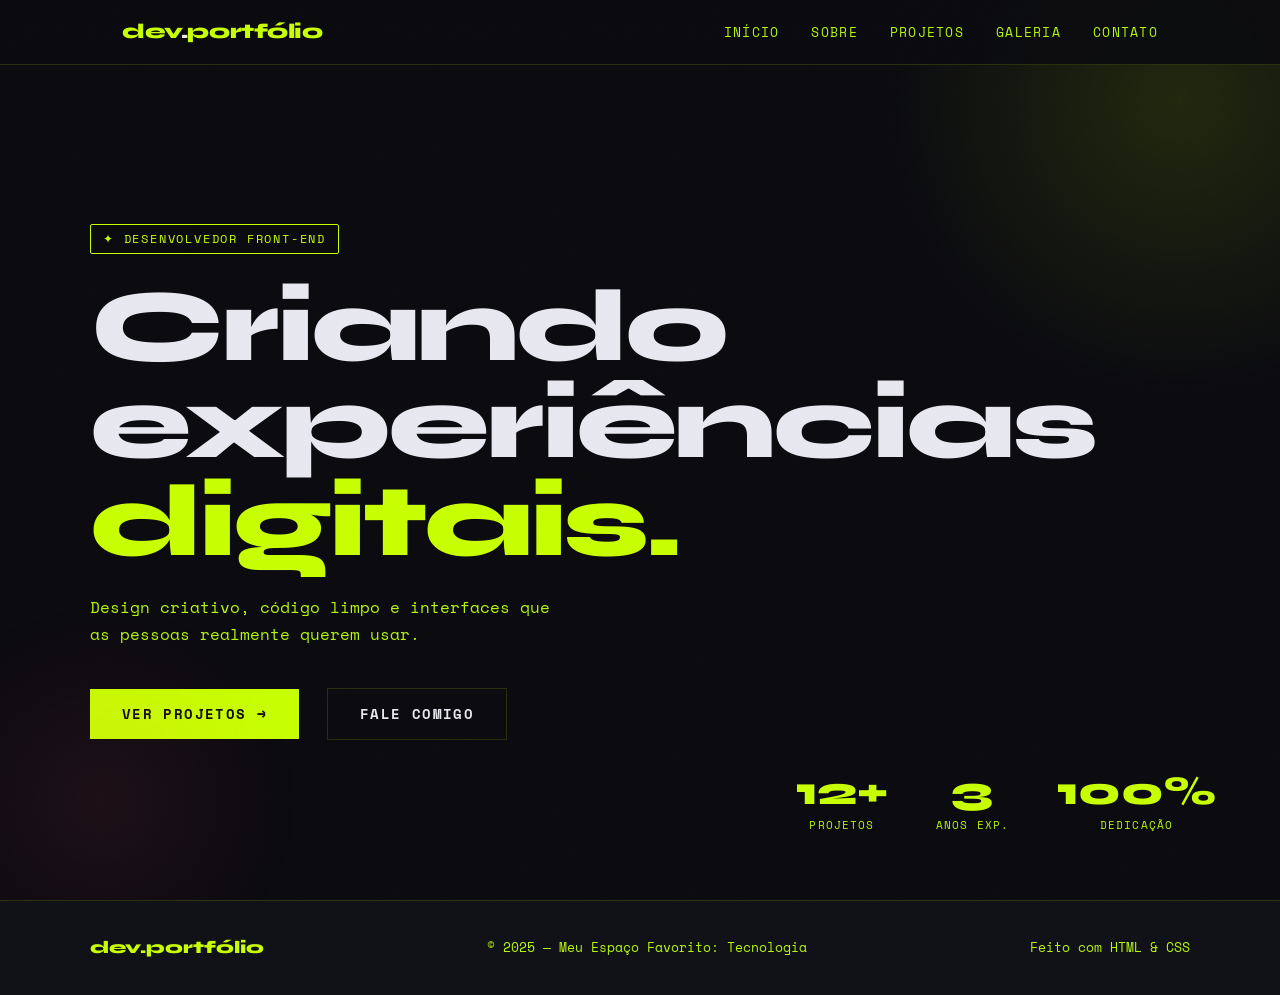
==== commit c3c95f2b: "Updatefull" ====
--- a/index.html
+++ b/index.html
@@ -10,10 +10,20 @@
 </head>
 <body>
 
+  <!-- OVERLAY -->
+  <div class="nav-overlay"></div>
+
   <!-- HEADER -->
   <header>
     <nav>
       <a href="index.html" class="logo">dev<span>.</span>portfólio</a>
+
+      <button class="hamburger" aria-label="Abrir menu" aria-expanded="false">
+        <span></span>
+        <span></span>
+        <span></span>
+      </button>
+
       <ul class="nav-links">
         <li><a href="index.html">Início</a></li>
         <li><a href="pages/sobre.html">Sobre</a></li>
--- a/css/style.css
+++ b/css/style.css
@@ -11,10 +11,11 @@
   --accent: #c8ff00;
   --accent2: #ff4d6d;
   --text: #e8e8f0;
-  --muted: #6e6e88;
+  --muted: #b7f707;
   --border: rgba(200, 255, 0, 0.15);
   --mono: 'Space Mono', monospace;
   --display: 'Syne', sans-serif;
+  --nav-h: 64px;
 }
 
 /* ── RESET ── */
@@ -58,7 +59,7 @@
   right: 0;
   z-index: 900;
   backdrop-filter: blur(12px);
-  background: rgba(10, 10, 15, 0.8);
+  background: rgba(10, 10, 15, 0.9);
   border-bottom: 1px solid var(--border);
 }
 
@@ -66,7 +67,7 @@
   max-width: 1100px;
   margin: 0 auto;
   padding: 0 2rem;
-  height: 64px;
+  height: var(--nav-h);
   display: flex;
   align-items: center;
   justify-content: space-between;
@@ -79,12 +80,15 @@
   color: var(--accent);
   text-decoration: none;
   letter-spacing: -0.02em;
+  z-index: 1001;
+  position: relative;
 }
 
 .logo span {
   color: var(--text);
 }
 
+/* ── NAV LINKS (desktop) ── */
 .nav-links {
   display: flex;
   gap: 2rem;
@@ -118,6 +122,60 @@
 
 .nav-links a:hover::after {
   width: 100%;
+}
+
+/* ── HAMBÚRGUER ── */
+.hamburger {
+  display: none;
+  flex-direction: column;
+  justify-content: center;
+  align-items: center;
+  gap: 5px;
+  width: 40px;
+  height: 40px;
+  background: none;
+  border: 1px solid var(--border);
+  cursor: pointer;
+  z-index: 1001;
+  position: relative;
+  padding: 0;
+  flex-shrink: 0;
+}
+
+.hamburger span {
+  display: block;
+  width: 22px;
+  height: 1.5px;
+  background: var(--accent);
+  transition: transform 0.35s ease, opacity 0.25s ease;
+  transform-origin: center;
+}
+
+/* Estado ativo — vira X */
+.hamburger.active span:nth-child(1) {
+  transform: translateY(6.5px) rotate(45deg);
+}
+.hamburger.active span:nth-child(2) {
+  opacity: 0;
+  transform: scaleX(0);
+}
+.hamburger.active span:nth-child(3) {
+  transform: translateY(-6.5px) rotate(-45deg);
+}
+
+/* ── OVERLAY ── */
+.nav-overlay {
+  display: none;
+  position: fixed;
+  inset: 0;
+  background: rgba(10, 10, 15, 0.7);
+  z-index: 850;
+  opacity: 0;
+  transition: opacity 0.3s;
+}
+
+.nav-overlay.active {
+  opacity: 1;
 }
 
 /* ── BOTÕES ── */
@@ -264,6 +322,10 @@
 
 .hero-btns {
   animation: fadeUp 0.6s 0.3s ease both;
+  display: flex;
+  flex-wrap: wrap;
+  gap: 0.75rem;
+  align-items: center;
 }
 
 .hero-counter {
@@ -424,7 +486,7 @@
   font-family: var(--display);
   font-size: 3.5rem;
   font-weight: 800;
-  color: var(--surface2);
+  color: var(--muted);
   line-height: 1;
   margin-bottom: 0.5rem;
 }
@@ -598,6 +660,7 @@
   outline: none;
   transition: border-color 0.2s;
   resize: none;
+  width: 100%;
 }
 
 input:focus,
@@ -659,43 +722,217 @@
   transform: translateY(0);
 }
 
-/* ── RESPONSIVO ── */
+/* ============================================
+   RESPONSIVO
+   ============================================ */
+
+/* ── TABLET (≤ 900px) ── */
+@media (max-width: 900px) {
+  .cards-grid {
+    grid-template-columns: repeat(2, 1fr);
+  }
+
+  .sobre-grid {
+    grid-template-columns: 1fr;
+    gap: 2.5rem;
+  }
+
+  .sobre-visual {
+    height: 260px;
+  }
+
+  .hero-counter {
+    position: static;
+    margin-top: 3rem;
+    gap: 2rem;
+  }
+}
+
+/* ── MOBILE (≤ 768px) ── */
 @media (max-width: 768px) {
+
+  /* Hambúrguer visível */
+  .hamburger {
+    display: flex;
+  }
+
+  /* Overlay visível */
+  .nav-overlay {
+    display: block;
+  }
+
+  /* Menu lateral deslizante */
+  .nav-links {
+    position: fixed;
+    top: 0;
+    right: -100%;
+    width: min(280px, 80vw);
+    height: 100dvh;
+    background: var(--surface);
+    border-left: 1px solid var(--border);
+    flex-direction: column;
+    justify-content: center;
+    align-items: flex-start;
+    gap: 0;
+    padding: calc(var(--nav-h) + 2rem) 2rem 2rem;
+    z-index: 900;
+    transition: right 0.35s cubic-bezier(0.4, 0, 0.2, 1);
+    list-style: none;
+  }
+
+  .nav-links.open {
+    right: 0;
+  }
+
+  .nav-links li {
+    width: 100%;
+    border-bottom: 1px solid var(--border);
+  }
+
+  .nav-links a {
+    display: block;
+    padding: 1rem 0;
+    font-size: 0.95rem;
+    letter-spacing: 0.08em;
+    color: var(--text);
+  }
+
+  .nav-links a:hover {
+    color: var(--accent);
+    padding-left: 0.5rem;
+  }
+
+  .nav-links a::after {
+    display: none;
+  }
+
+  /* Hero */
+  #inicio {
+    padding: 6rem 1.25rem 3rem;
+    min-height: 100svh;
+  }
+
+  h1.hero-title {
+    font-size: clamp(2rem, 9vw, 3.5rem);
+    line-height: 1;
+    word-break: normal;
+    hyphens: none;
+    overflow-wrap: normal;
+  }
+
+  .hero-sub {
+    font-size: 0.9rem;
+    max-width: 100%;
+  }
+
+  .hero-btns {
+    flex-direction: column;
+    align-items: stretch;
+    gap: 0.75rem;
+    width: 100%;
+  }
+
+  .hero-btns .btn,
+  .hero-btns .btn-ghost {
+    width: 100%;
+    text-align: center;
+    display: block;
+    margin-left: 0;
+  }
+
+  .hero-counter {
+    position: static;
+    margin-top: 2.5rem;
+    justify-content: flex-start;
+    gap: 2rem;
+    flex-wrap: wrap;
+  }
+
+  /* Grids */
   .sobre-grid,
   .contato-grid,
   .cards-grid {
     grid-template-columns: 1fr;
-  }
-
+    gap: 2rem;
+  }
+
+  .sobre-visual {
+    height: auto;
+    display: flex;
+    flex-direction: column;
+    gap: 1rem;
+  }
+
+  .sobre-box {
+    position: static;
+    width: 100% !important;
+    height: auto !important;
+    right: auto;
+  }
+
+  .sobre-box:nth-child(2) {
+    padding: 1.5rem;
+  }
+
+  /* Galeria */
   .gallery-grid {
     grid-template-columns: 1fr;
     grid-template-rows: auto;
+    gap: 0.75rem;
+  }
+
+  .gallery-item {
+    height: 220px;
   }
 
   .gallery-item:first-child {
     grid-row: auto;
-  }
-
-  .hero-counter {
-    position: static;
-    margin-top: 3rem;
-    justify-content: flex-start;
-  }
-
-  .btn-ghost {
-    margin-left: 0;
-    margin-top: 0.75rem;
-    display: block;
-    text-align: center;
-  }
-
-  .nav-links {
-    gap: 1rem;
-  }
-
+    height: 260px;
+  }
+
+  /* Footer */
   .footer-inner {
     flex-direction: column;
     gap: 0.5rem;
     text-align: center;
   }
-}
+
+  /* Sections */
+  section {
+    padding: 5rem 1.5rem;
+  }
+
+  /* Nav */
+  nav {
+    padding: 0 1.5rem;
+  }
+}
+
+/* ── MOBILE PEQUENO (≤ 420px) ── */
+@media (max-width: 420px) {
+  h1.hero-title {
+    font-size: clamp(1.8rem, 8vw, 2.8rem);
+    hyphens: none;
+    word-break: normal;
+  }
+
+  #inicio {
+    padding: 6rem 1rem 3rem;
+  }
+
+  .hero-counter {
+    gap: 1.5rem;
+  }
+
+  .counter-num {
+    font-size: 2rem;
+  }
+
+  .cards-grid {
+    grid-template-columns: 1fr;
+  }
+
+  .section-title {
+    font-size: clamp(1.6rem, 6vw, 2rem);
+  }
+}
